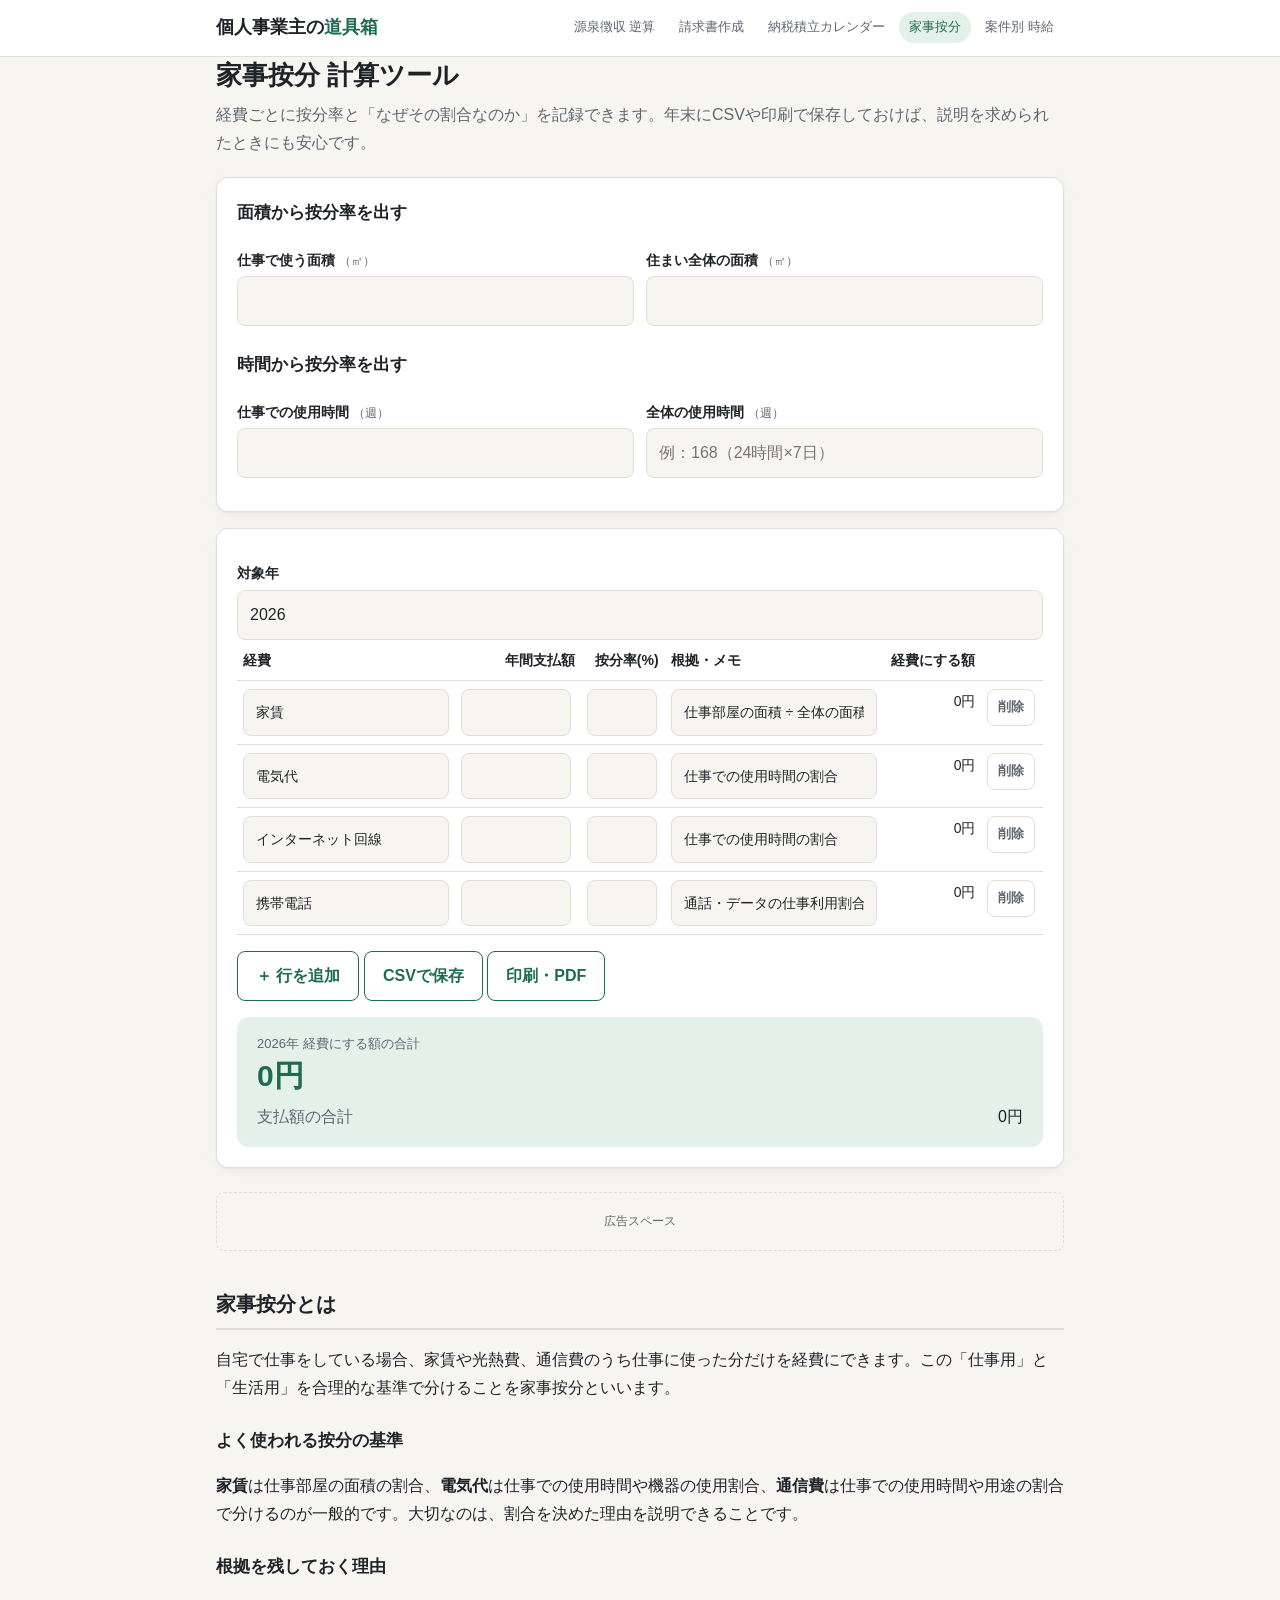
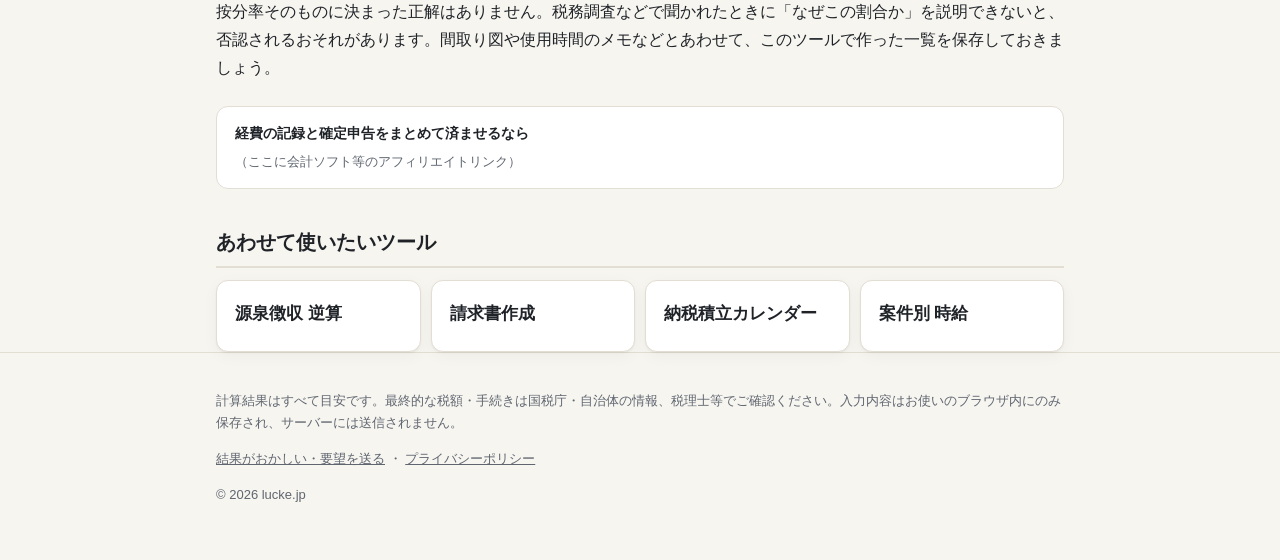
==== anbun.html @ 89f85a07 "v0.1 初版" ====
<!doctype html>
<html lang="ja"><head>
<meta charset="utf-8"><meta name="viewport" content="width=device-width,initial-scale=1">
<title>家事按分 計算ツール｜按分率と根拠を記録 - 個人事業主の道具箱</title>
<meta name="description" content="自宅兼事務所の家賃・電気代・通信費などの家事按分を計算し、按分の根拠もまとめて記録・CSV出力。確定申告や税務調査の備えに。登録不要・無料。">
<link rel="stylesheet" href="assets/style.css">
</head><body>
<main class="wrap">
<h1>家事按分 計算ツール</h1>
<p class="lead">経費ごとに按分率と「なぜその割合なのか」を記録できます。年末にCSVや印刷で保存しておけば、説明を求められたときにも安心です。</p>

<div class="card no-print">
  <h3 class="mt0">面積から按分率を出す</h3>
  <div class="row">
    <div><label for="aBiz">仕事で使う面積 <small>（㎡）</small></label><input id="aBiz" inputmode="decimal"></div>
    <div><label for="aAll">住まい全体の面積 <small>（㎡）</small></label><input id="aAll" inputmode="decimal"></div>
  </div>
  <p id="areaOut" class="note"></p>
  <h3>時間から按分率を出す</h3>
  <div class="row">
    <div><label for="hBiz">仕事での使用時間 <small>（週）</small></label><input id="hBiz" inputmode="decimal"></div>
    <div><label for="hAll">全体の使用時間 <small>（週）</small></label><input id="hAll" inputmode="decimal" placeholder="例：168（24時間×7日）"></div>
  </div>
  <p id="timeOut" class="note"></p>
</div>

<div class="card">
  <div class="row no-print"><div><label for="year">対象年</label><input id="year" inputmode="numeric"></div></div>
  <div class="table-scroll"><table><thead><tr><th>経費</th><th class="num">年間支払額</th><th class="num">按分率(%)</th><th>根拠・メモ</th><th class="num">経費にする額</th><th class="no-print"></th></tr></thead><tbody id="rows"></tbody></table></div>
  <p class="no-print"><button class="sub" id="addRow">＋ 行を追加</button> <button class="sub" id="csv">CSVで保存</button> <button class="sub" id="btnPrint">印刷・PDF</button></p>
  <div class="result" id="out"></div>
</div>

<div class="ad-slot">広告スペース</div>

<h2>家事按分とは</h2>
<p>自宅で仕事をしている場合、家賃や光熱費、通信費のうち仕事に使った分だけを経費にできます。この「仕事用」と「生活用」を合理的な基準で分けることを家事按分といいます。</p>
<h3>よく使われる按分の基準</h3>
<p><b>家賃</b>は仕事部屋の面積の割合、<b>電気代</b>は仕事での使用時間や機器の使用割合、<b>通信費</b>は仕事での使用時間や用途の割合で分けるのが一般的です。大切なのは、割合を決めた理由を説明できることです。</p>
<h3>根拠を残しておく理由</h3>
<p>按分率そのものに決まった正解はありません。税務調査などで聞かれたときに「なぜこの割合か」を説明できないと、否認されるおそれがあります。間取り図や使用時間のメモなどとあわせて、このツールで作った一覧を保存しておきましょう。</p>
<div class="aff"><b>経費の記録と確定申告をまとめて済ませるなら</b><span class="note">（ここに会計ソフト等のアフィリエイトリンク）</span></div>
<h2>あわせて使いたいツール</h2>
<div id="related"></div>
</main>
<script src="assets/common.js"></script>
<script>
var DEF = [
  {name:'家賃',amount:'',rate:'',memo:'仕事部屋の面積 ÷ 全体の面積'},
  {name:'電気代',amount:'',rate:'',memo:'仕事での使用時間の割合'},
  {name:'インターネット回線',amount:'',rate:'',memo:'仕事での使用時間の割合'},
  {name:'携帯電話',amount:'',rate:'',memo:'通話・データの仕事利用割合'}
];
var st = Store.get('anbun', {year:String(new Date().getFullYear()), items:DEF, aBiz:'',aAll:'',hBiz:'',hAll:''});
var items = st.items && st.items.length ? st.items : DEF;
['year','aBiz','aAll','hBiz','hAll'].forEach(function(k){ document.getElementById(k).value = st[k]||''; });

function draw(){
  rows.innerHTML = items.map(function(it,i){
    return '<tr><td><input data-i="'+i+'" data-k="name" value="'+esc(it.name)+'"></td>'+
      '<td><input data-i="'+i+'" data-k="amount" inputmode="numeric" value="'+esc(it.amount)+'" style="width:110px"></td>'+
      '<td><input data-i="'+i+'" data-k="rate" inputmode="decimal" value="'+esc(it.rate)+'" style="width:70px"></td>'+
      '<td><input data-i="'+i+'" data-k="memo" value="'+esc(it.memo)+'"></td>'+
      '<td class="num" id="v'+i+'"></td><td class="no-print"><button class="del" data-del="'+i+'">削除</button></td></tr>';
  }).join('');
}
function n(v){ v=parseFloat(String(v).replace(/[,，円%％\s]/g,'')); return isNaN(v)?0:v; }
function calc(){
  var s={items:items}; ['year','aBiz','aAll','hBiz','hAll'].forEach(function(k){ s[k]=document.getElementById(k).value; }); Store.set('anbun', s);
  var a = num('aAll') ? num('aBiz')/num('aAll')*100 : 0, t = num('hAll') ? num('hBiz')/num('hAll')*100 : 0;
  areaOut.textContent = a ? '面積による按分率：'+a.toFixed(1)+'%' : '';
  timeOut.textContent = t ? '時間による按分率：'+t.toFixed(1)+'%' : '';
  var tot=0, totAll=0;
  items.forEach(function(it,i){ var v=Math.floor(n(it.amount)*Math.min(100,n(it.rate))/100); tot+=v; totAll+=n(it.amount); var c=document.getElementById('v'+i); if(c) c.textContent = yen(v); });
  out.innerHTML = '<div class="note">'+esc(document.getElementById('year').value)+'年 経費にする額の合計</div><div class="big">'+yen(tot)+'</div><dl><dt>支払額の合計</dt><dd>'+yen(totAll)+'</dd></dl>';
}
rows.addEventListener('input', function(e){ var t=e.target; if(t.dataset.k){ items[t.dataset.i][t.dataset.k]=t.value; calc(); } });
rows.addEventListener('click', function(e){ var d=e.target.dataset.del; if(d!=null){ items.splice(+d,1); draw(); calc(); } });
addRow.onclick = function(){ items.push({name:'',amount:'',rate:'',memo:''}); draw(); calc(); };
['year','aBiz','aAll','hBiz','hAll'].forEach(function(k){ document.getElementById(k).addEventListener('input', calc); });
btnPrint.onclick = function(){ window.print(); };
csv.onclick = function(){
  var q=function(s){ return '"'+String(s==null?'':s).replace(/"/g,'""')+'"'; };
  var lines=[['経費','年間支払額','按分率(%)','根拠・メモ','経費にする額'].map(q).join(',')];
  items.forEach(function(it){ lines.push([it.name,n(it.amount),n(it.rate),it.memo,Math.floor(n(it.amount)*Math.min(100,n(it.rate))/100)].map(q).join(',')); });
  var blob=new Blob(['﻿'+lines.join('\r\n')],{type:'text/csv'}), a=document.createElement('a');
  a.href=URL.createObjectURL(blob); a.download='家事按分_'+document.getElementById('year').value+'.csv'; a.click();
};
draw(); calc();
</script>
</body></html>
---- assets/style.css ----
:root{
  --bg:#f7f5f0;--surface:#ffffff;--text:#1f2328;--muted:#5f6670;--line:#e3ded3;
  --accent:#1e6b52;--accent-soft:#e3f1ea;--warn:#a2470e;--warn-soft:#fbeee3;
  --radius:12px;--shadow:0 1px 2px rgba(0,0,0,.05),0 4px 16px rgba(0,0,0,.04);
}
@media (prefers-color-scheme:dark){:root{
  --bg:#15181b;--surface:#1e2226;--text:#e8e6e1;--muted:#a1a7ad;--line:#33393f;
  --accent:#5cc49c;--accent-soft:#1d3a30;--warn:#f0a36b;--warn-soft:#3a2a1e;
}}
*{box-sizing:border-box}
html{-webkit-text-size-adjust:100%}
body{margin:0;background:var(--bg);color:var(--text);
  font-family:"Hiragino Sans","Noto Sans JP","Yu Gothic UI",Meiryo,sans-serif;line-height:1.75;font-size:16px}
a{color:var(--accent)}
.wrap{max-width:880px;margin:0 auto;padding:0 16px}
header.site{background:var(--surface);border-bottom:1px solid var(--line)}
header.site .wrap{display:flex;align-items:center;gap:16px;flex-wrap:wrap;padding-top:12px;padding-bottom:12px}
.brand{font-weight:700;font-size:18px;text-decoration:none;color:var(--text);margin-right:auto}
.brand span{color:var(--accent)}
nav.tools{display:flex;gap:4px;flex-wrap:wrap}
nav.tools a{font-size:13px;text-decoration:none;color:var(--muted);padding:4px 10px;border-radius:999px}
nav.tools a:hover,nav.tools a.on{background:var(--accent-soft);color:var(--accent)}
main{padding:28px 0 40px}
h1{font-size:26px;line-height:1.4;margin:0 0 8px}
h2{font-size:20px;margin:36px 0 12px;padding-bottom:6px;border-bottom:2px solid var(--line)}
h3{font-size:17px;margin:24px 0 8px}
.lead{color:var(--muted);margin:0 0 20px}
.card{background:var(--surface);border:1px solid var(--line);border-radius:var(--radius);padding:20px;box-shadow:var(--shadow);margin:16px 0}
.grid{display:grid;grid-template-columns:repeat(auto-fit,minmax(220px,1fr));gap:14px}
label{display:block;font-size:14px;font-weight:600;margin:12px 0 4px}
label small{font-weight:400;color:var(--muted)}
input,select,textarea{width:100%;font:inherit;padding:10px 12px;border:1px solid var(--line);border-radius:8px;background:var(--bg);color:var(--text)}
input:focus,select:focus,textarea:focus{outline:2px solid var(--accent);outline-offset:-1px}
.row{display:flex;gap:12px;flex-wrap:wrap}
.row>*{flex:1 1 180px}
.radio{display:flex;gap:16px;flex-wrap:wrap;margin:6px 0}
.radio label{display:flex;align-items:center;gap:6px;font-weight:400;margin:0}
.radio input{width:auto}
button,.btn{font:inherit;font-weight:600;border:0;border-radius:8px;padding:10px 18px;cursor:pointer;background:var(--accent);color:#fff;text-decoration:none;display:inline-block}
button.sub{background:transparent;color:var(--accent);border:1px solid var(--accent)}
button.del{background:transparent;color:var(--muted);border:1px solid var(--line);padding:6px 10px;font-size:13px}
.result{background:var(--accent-soft);border-radius:var(--radius);padding:16px 20px;margin-top:16px}
.result .big{font-size:30px;font-weight:700;color:var(--accent);line-height:1.3}
.result dl{display:grid;grid-template-columns:auto 1fr;gap:4px 16px;margin:8px 0 0}
.result dt{color:var(--muted)}.result dd{margin:0;text-align:right;font-variant-numeric:tabular-nums}
table{width:100%;border-collapse:collapse;font-size:14px}
th,td{border-bottom:1px solid var(--line);padding:8px 6px;text-align:left;vertical-align:top}
td.num,th.num{text-align:right;font-variant-numeric:tabular-nums}
.table-scroll{overflow-x:auto}
.note{font-size:13px;color:var(--muted)}
.warn{background:var(--warn-soft);color:var(--warn);border-radius:8px;padding:10px 14px;font-size:14px;margin:12px 0}
.ad-slot{border:1px dashed var(--line);border-radius:8px;color:var(--muted);font-size:12px;text-align:center;padding:18px;margin:24px 0}
.aff{border:1px solid var(--line);background:var(--surface);border-radius:var(--radius);padding:14px 18px;margin:24px 0;font-size:14px}
.aff b{display:block;margin-bottom:4px}
.toolcard{display:block;text-decoration:none;color:var(--text);background:var(--surface);border:1px solid var(--line);border-radius:var(--radius);padding:18px;box-shadow:var(--shadow);transition:transform .12s}
.toolcard:hover{transform:translateY(-2px);border-color:var(--accent)}
.toolcard .t{font-weight:700;font-size:17px;margin-bottom:4px}
.toolcard .d{font-size:14px;color:var(--muted)}
.tag{display:inline-block;font-size:11px;background:var(--accent-soft);color:var(--accent);border-radius:999px;padding:1px 8px;margin-bottom:6px}
footer.site{border-top:1px solid var(--line);padding:24px 0 40px;font-size:13px;color:var(--muted)}
footer.site a{color:var(--muted)}
.related{display:grid;grid-template-columns:repeat(auto-fit,minmax(200px,1fr));gap:10px}
.mt0{margin-top:0}
@media print{
  header.site,footer.site,.no-print,.ad-slot,.aff,nav{display:none!important}
  body{background:#fff;color:#000}
  main{padding:0}
}
.table-scroll table{min-width:560px}
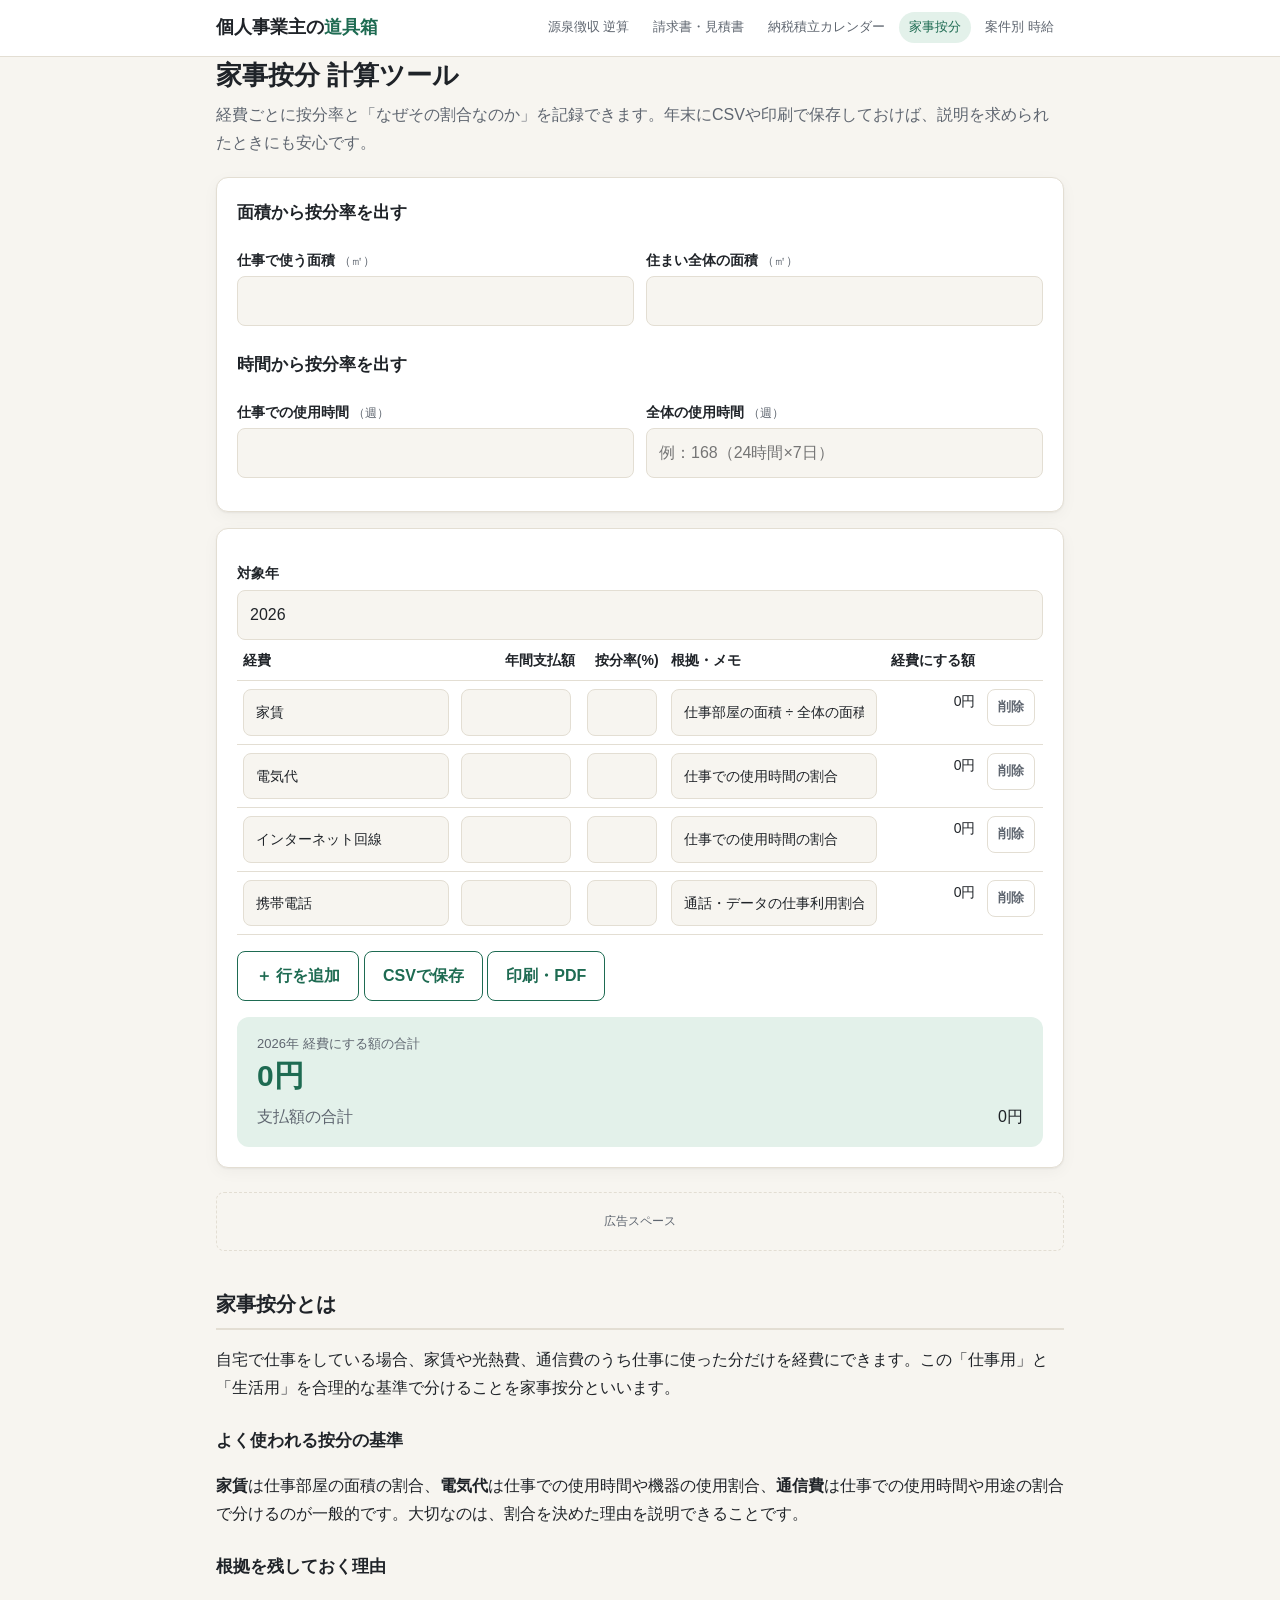
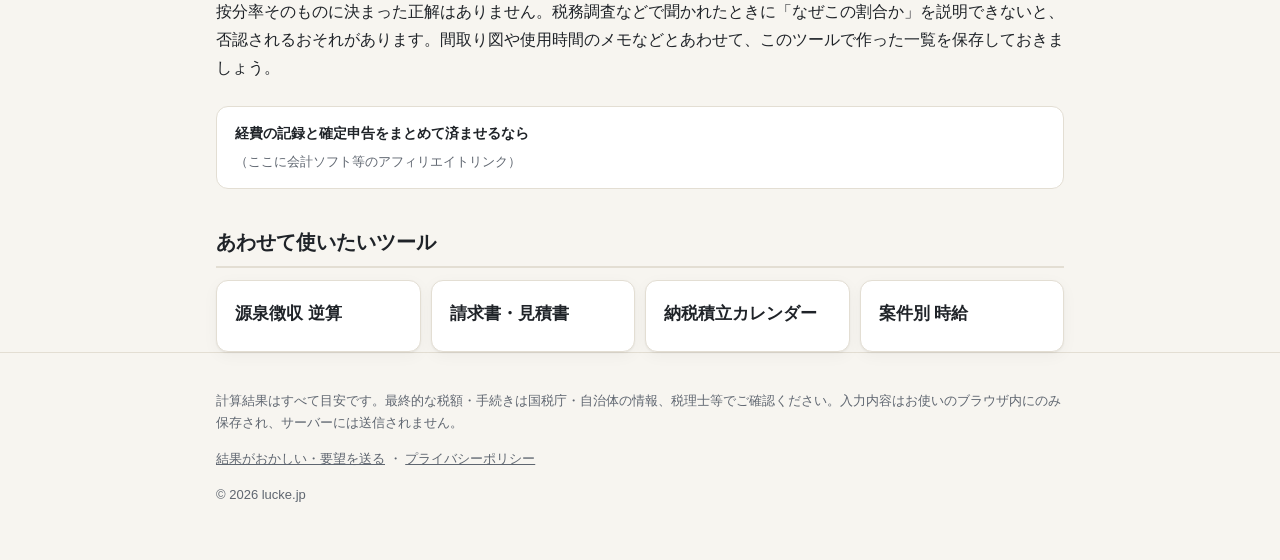
==== commit 27235f7e: "v0.2 見積書・納品書、404、OGP追加" ====
--- a/anbun.html
+++ b/anbun.html
@@ -3,6 +3,15 @@
 <meta charset="utf-8"><meta name="viewport" content="width=device-width,initial-scale=1">
 <title>家事按分 計算ツール｜按分率と根拠を記録 - 個人事業主の道具箱</title>
 <meta name="description" content="自宅兼事務所の家賃・電気代・通信費などの家事按分を計算し、按分の根拠もまとめて記録・CSV出力。確定申告や税務調査の備えに。登録不要・無料。">
+
+<link rel="canonical" href="https://toolbox.lucke.jp/anbun.html">
+<meta property="og:type" content="website">
+<meta property="og:site_name" content="個人事業主の道具箱">
+<meta property="og:title" content="家事按分 計算ツール｜按分率と根拠を記録 - 個人事業主の道具箱">
+<meta property="og:description" content="自宅兼事務所の家賃・電気代・通信費などの家事按分を計算し、按分の根拠もまとめて記録・CSV出力。確定申告や税務調査の備えに。登録不要・無料。">
+<meta property="og:url" content="https://toolbox.lucke.jp/anbun.html">
+<meta name="twitter:card" content="summary">
+<link rel="icon" href="data:image/svg+xml,%3Csvg xmlns=%22http://www.w3.org/2000/svg%22 viewBox=%220 0 32 32%22%3E%3Crect width=%2232%22 height=%2232%22 rx=%227%22 fill=%22%231e6b52%22/%3E%3Ctext x=%2216%22 y=%2223%22 font-size=%2218%22 text-anchor=%22middle%22 fill=%22white%22%3E%E9%81%93%3C/text%3E%3C/svg%3E">
 <link rel="stylesheet" href="assets/style.css">
 </head><body>
 <main class="wrap">
